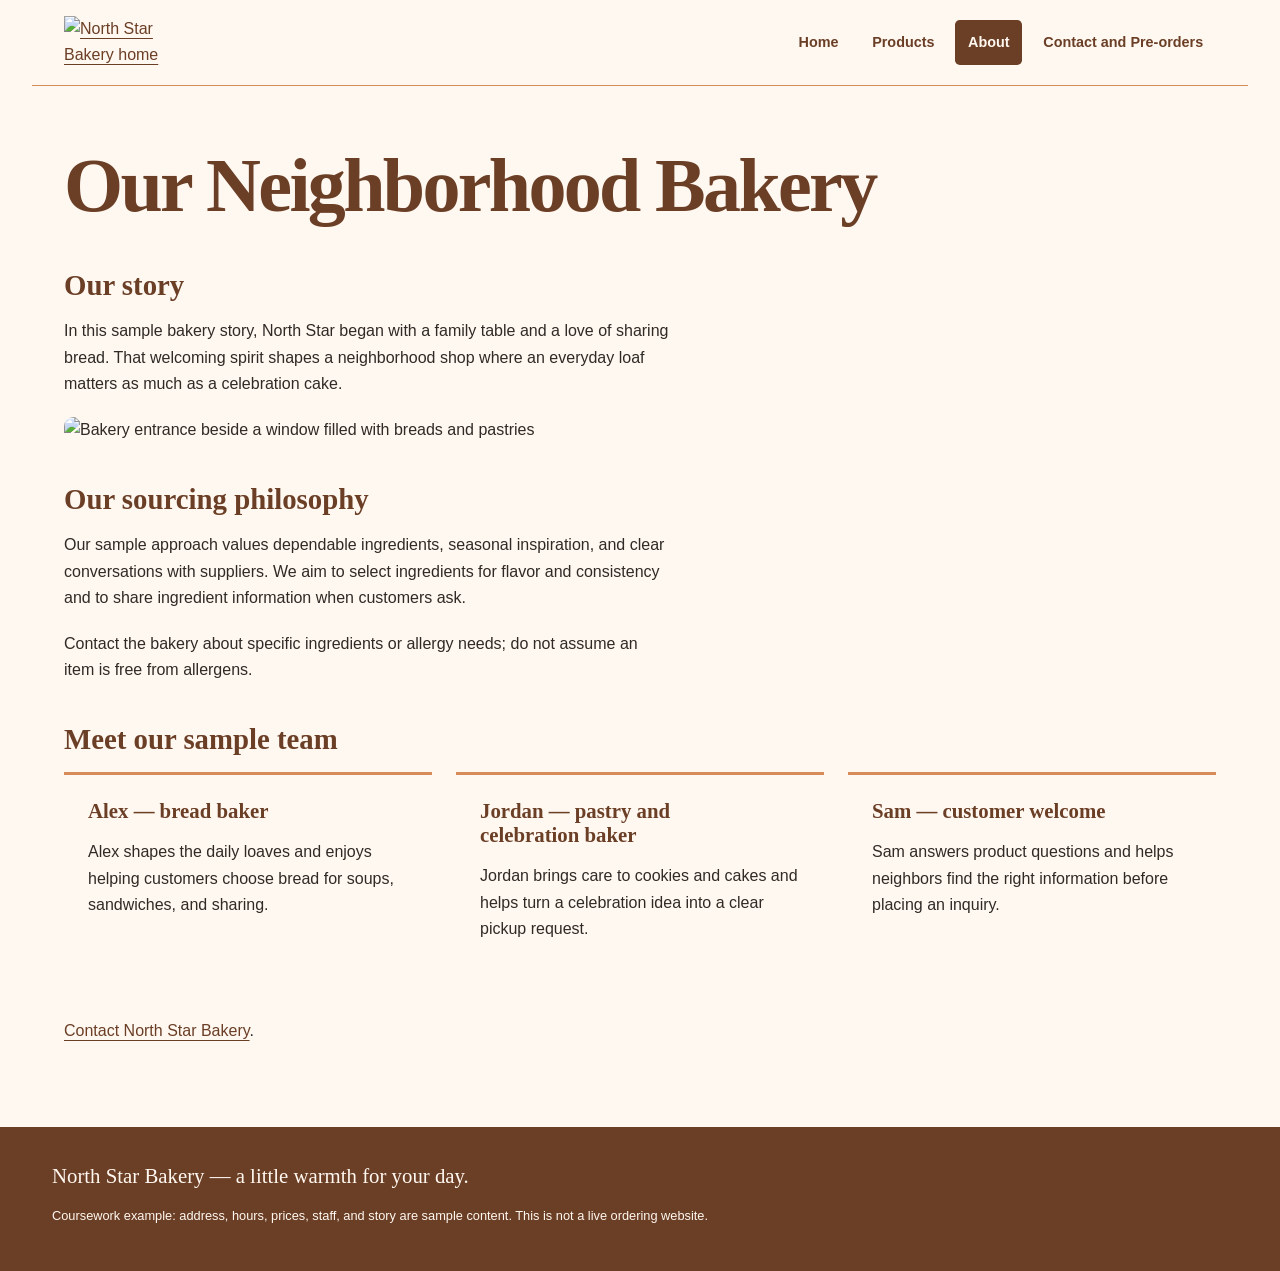
==== about.html @ 85718950 "Add responsive bakery website" ====
<!DOCTYPE html>
<html lang="en">
<head>
  <meta charset="UTF-8">
  <meta name="viewport" content="width=device-width, initial-scale=1">
  <title>Our Neighborhood Bakery | North Star Bakery</title>
<link rel="stylesheet" href="styles.css">
</head>
<body class="about-page">
  <a href="#main-content" class="skip-link">Skip to main content</a>
  <header class="site-header">
    <a href="index.html" class="brand">
      <img src="media/bakery-logo_c.png" width="112" alt="North Star Bakery home">
    </a>
    <nav aria-label="Main navigation" class="site-nav">
      <ul>
        <li><a href="index.html">Home</a></li>
        <li><a href="products.html">Products</a></li>
        <li><a href="about.html" aria-current="page">About</a></li>
        <li><a href="contact.html">Contact and Pre-orders</a></li>
      </ul>
    </nav>
  </header>
  <main id="main-content" tabindex="-1" class="page-content">
    <h1>Our Neighborhood Bakery</h1>
    <section aria-labelledby="story" class="story-section">
      <h2 id="story">Our story</h2>
      <p>In this sample bakery story, North Star began with a family
        table and a love of sharing bread. That welcoming spirit shapes
        a neighborhood shop where an everyday loaf matters as much
        as a celebration cake.</p>
      <img src="media/bakery-storefront_c.png" width="300" alt="Bakery entrance beside a window filled with breads and pastries">
    </section>
    <section aria-labelledby="sourcing">
      <h2 id="sourcing">Our sourcing philosophy</h2>
      <p>Our sample approach values dependable ingredients, seasonal
        inspiration, and clear conversations with suppliers. We aim
        to select ingredients for flavor and consistency and to share
        ingredient information when customers ask.</p>
      <p>Contact the bakery about specific ingredients or allergy needs;
        do not assume an item is free from allergens.</p>
    </section>
    <section aria-labelledby="team">
      <h2 id="team">Meet our sample team</h2>
      <div class="team-grid">
<article>
        <h3>Alex — bread baker</h3>
        <p>Alex shapes the daily loaves and enjoys helping customers
          choose bread for soups, sandwiches, and sharing.</p>
      </article>
      <article>
        <h3>Jordan — pastry and celebration baker</h3>
        <p>Jordan brings care to cookies and cakes and helps turn
          a celebration idea into a clear pickup request.</p>
      </article>
      <article>
        <h3>Sam — customer welcome</h3>
        <p>Sam answers product questions and helps neighbors find
          the right information before placing an inquiry.</p>
      </article>
    </div></section>
    <p><a href="contact.html">Contact North Star Bakery</a>.</p>
  </main>
  <footer class="site-footer">
    <p>North Star Bakery — a little warmth for your day.</p>
    <p>Coursework example: address, hours, prices, staff, and story
      are sample content. This is not a live ordering website.</p>
  </footer>
</body>
</html>
---- styles.css ----
/* North Star Bakery: mobile-first, four colors, two font families. */
:root {
  --cream: #fff8f0;
  --brown: #6b3e26;
  --peach: #d88c5a;
  --charcoal: #2f2a26;
}
* { box-sizing: border-box; }
html { scroll-padding-top: 1rem; }
body {
  margin: 0;
  background: var(--cream);
  color: var(--charcoal);
  font-family: Arial, sans-serif;
  font-size: 1rem;
  line-height: 1.65;
}
h1, h2, h3 {
  color: var(--brown);
  font-family: Georgia, serif;
  line-height: 1.15;
  margin: 0 0 1rem;
  text-wrap: balance;
}
h1 { font-size: clamp(2.35rem, 6vw, 4.75rem); letter-spacing: -.035em; }
h2 { font-size: 1.8rem; }
h3 { font-size: 1.3rem; }
p { margin: 0 0 1.2rem; max-width: 68ch; }
ul { padding-left: 1.25rem; }
li { margin-bottom: .35rem; }
a { color: var(--brown); text-underline-offset: .22em; }
a:hover { text-decoration-thickness: .16em; }
a:focus-visible, button:focus-visible, input:focus-visible,
select:focus-visible, textarea:focus-visible, audio:focus-visible {
  outline: 3px solid var(--brown);
  outline-offset: 4px;
}
img { display: block; max-width: 100%; height: auto; }
audio { display: block; width: 100%; max-width: 30rem; margin-bottom: 1rem; }
.skip-link {
  position: absolute; top: .5rem; left: .5rem; z-index: 10;
  padding: .5rem 1rem; background: var(--cream);
  transform: translateY(-200%);
}
.skip-link:focus { transform: translateY(0); }
.site-header {
  max-width: 76rem; margin: auto; padding: 1rem 1.25rem;
  display: flex; flex-direction: column; align-items: center; gap: 1rem;
  border-bottom: 1px solid var(--peach);
}
.brand { flex-shrink: 0; }
.brand img { width: 112px; }
.site-nav { width: 100%; }
.site-nav ul {
  display: flex; flex-wrap: wrap; justify-content: center; gap: .35rem;
  margin: 0; padding: 0; list-style: none;
}
.site-nav li { margin: 0; }
.site-nav a {
  display: block; padding: .65rem .8rem; border-radius: .3rem;
  font-size: .9rem; font-weight: bold; text-decoration: none;
}
.site-nav a:hover { background: var(--peach); color: var(--charcoal); }
.site-nav a[aria-current="page"] { background: var(--brown); color: var(--cream); }
.page-content { max-width: 76rem; margin: auto; padding: 2rem 1.25rem 3rem; }
.page-content > section { margin-top: 2.5rem; }
.hero, .info-grid, .product-grid, .team-grid, .contact-layout {
  display: flex; flex-direction: column; gap: 1.5rem;
}
.hero > *, .info-grid > *, .product-grid > *,
.team-grid > *, .contact-layout > * { min-width: 0; }
.hero { margin-bottom: 2rem; }
.eyebrow { font-size: .75rem; font-weight: bold; letter-spacing: .17em; color: var(--brown); }
.hero-copy > p:not(.eyebrow) { font-size: 1.1rem; }
.hero-copy section { margin-top: 2rem; }
.hero-copy section h2 { font-size: 1.3rem; }
.feature-card { border: 1px solid var(--peach); border-radius: .75rem; overflow: hidden; }
.feature-card picture img { width: 100%; }
.feature-card h2 { margin: 1.5rem 1.5rem 1rem; font-size: 1.6rem; }
.feature-card p { margin: 0 1.5rem 1.5rem; }
.button-link, button {
  display: inline-block; border: 2px solid var(--brown); border-radius: .35rem;
  background: var(--brown); color: var(--cream); padding: .8rem 1.1rem;
  font-family: Arial, sans-serif; font-size: 1rem; font-weight: bold;
  line-height: 1.4; text-decoration: none; cursor: pointer;
}
.button-link:hover, button:hover { background: var(--charcoal); border-color: var(--charcoal); }
.info-card { padding: 1.5rem; border-top: 3px solid var(--peach); }
.info-card h2 { font-size: 1.5rem; }
.product-grid { margin-top: 2rem; }
.product-card { padding: 1.5rem; border: 1px solid var(--peach); border-radius: .6rem; }
.product-card > img { width: 100%; max-height: 24rem; object-fit: cover; margin-bottom: 1.25rem; border-radius: .3rem; }
.signature { margin: 1.5rem 0 0; padding-top: 1.5rem; border-top: 1px solid var(--peach); }
.signature img { width: 100%; max-height: 24rem; object-fit: cover; border-radius: .3rem; }
figcaption { padding-top: .75rem; font-size: .95rem; }
.callout { padding: 1.5rem; border-left: 5px solid var(--brown); background: var(--peach); }
.story-section img { width: 100%; max-height: 32rem; object-fit: cover; border-radius: .6rem; }
.team-grid article { padding: 1.5rem; border-top: 3px solid var(--peach); }
.about-page main > p:last-child { margin-top: 2rem; }
.contact-layout { margin-top: 2rem; align-items: stretch; }
.visit-card { padding: 1.5rem; background: var(--peach); border-radius: .5rem; }
.visit-card h2, .visit-card h3, .callout h2 { color: var(--charcoal); }
address { font-style: normal; margin-bottom: 1.5rem; }
.form-panel { padding: 1.5rem 0; }
#demo-note { padding: 1rem; border-left: 3px solid var(--peach); font-size: .9rem; }
fieldset { min-width: 0; margin: 0 0 1.5rem; padding: 1.25rem; border: 1px solid var(--brown); border-radius: .4rem; }
legend { padding: 0 .4rem; color: var(--brown); font-weight: bold; }
label { display: inline-block; margin-bottom: .4rem; font-weight: bold; }
input, select, textarea {
  width: 100%; max-width: 100%; min-height: 2.8rem; padding: .7rem;
  background: var(--cream); color: var(--charcoal); border: 1px solid var(--brown);
  border-radius: .25rem; font-family: Arial, sans-serif; font-size: 1rem;
}
textarea { resize: vertical; }
#pickup-help, #details-help, #allergy-help { font-size: .9rem; }
.site-footer { padding: 2rem 1.25rem; background: var(--brown); color: var(--cream); }
.site-footer p { max-width: 73.5rem; margin: 0 auto .75rem; }
.site-footer p:first-child { font-family: Georgia, serif; font-size: 1.3rem; }
.site-footer p:last-child { font-size: .8rem; }
/* Larger screens: preserve source order while expanding the layout. */
@media (min-width: 48rem) {
  .site-header { flex-direction: row; justify-content: space-between; padding: 1rem 2rem; }
  .site-nav { width: auto; }
  .site-nav ul { justify-content: flex-end; gap: .5rem; }
  .page-content { padding: 3.5rem 2rem 4rem; }
  .hero { flex-direction: row; align-items: center; gap: 3rem; margin-bottom: 3.5rem; }
  .hero-copy { flex: 1 1 52%; }
  .feature-card { flex: 1 1 48%; }
  .info-grid, .team-grid { flex-direction: row; }
  .info-grid > *, .team-grid > * { flex: 1 1 0; }
  .product-grid { flex-direction: row; flex-wrap: wrap; align-items: flex-start; }
  .product-card { flex: 1 1 calc(50% - 1rem); }
  .bread-card { flex-basis: 100%; display: flex; flex-wrap: wrap; gap: 1.25rem; align-items: center; }
  .bread-card h2 { flex-basis: 100%; }
  .bread-card > img { width: 30%; flex: 1 1 30%; margin: 0; }
  .bread-card > p { flex: 1 1 25%; }
  .bread-card .signature { flex: 1 1 30%; border: 0; padding: 0; margin: 0; }
  .contact-layout { flex-direction: row; gap: 3rem; align-items: flex-start; }
  .visit-card { flex: 0 1 32%; }
  .form-panel { flex: 1 1 68%; padding: 0; }
}
@media (prefers-reduced-motion: reduce) {
  html { scroll-behavior: auto; }
}
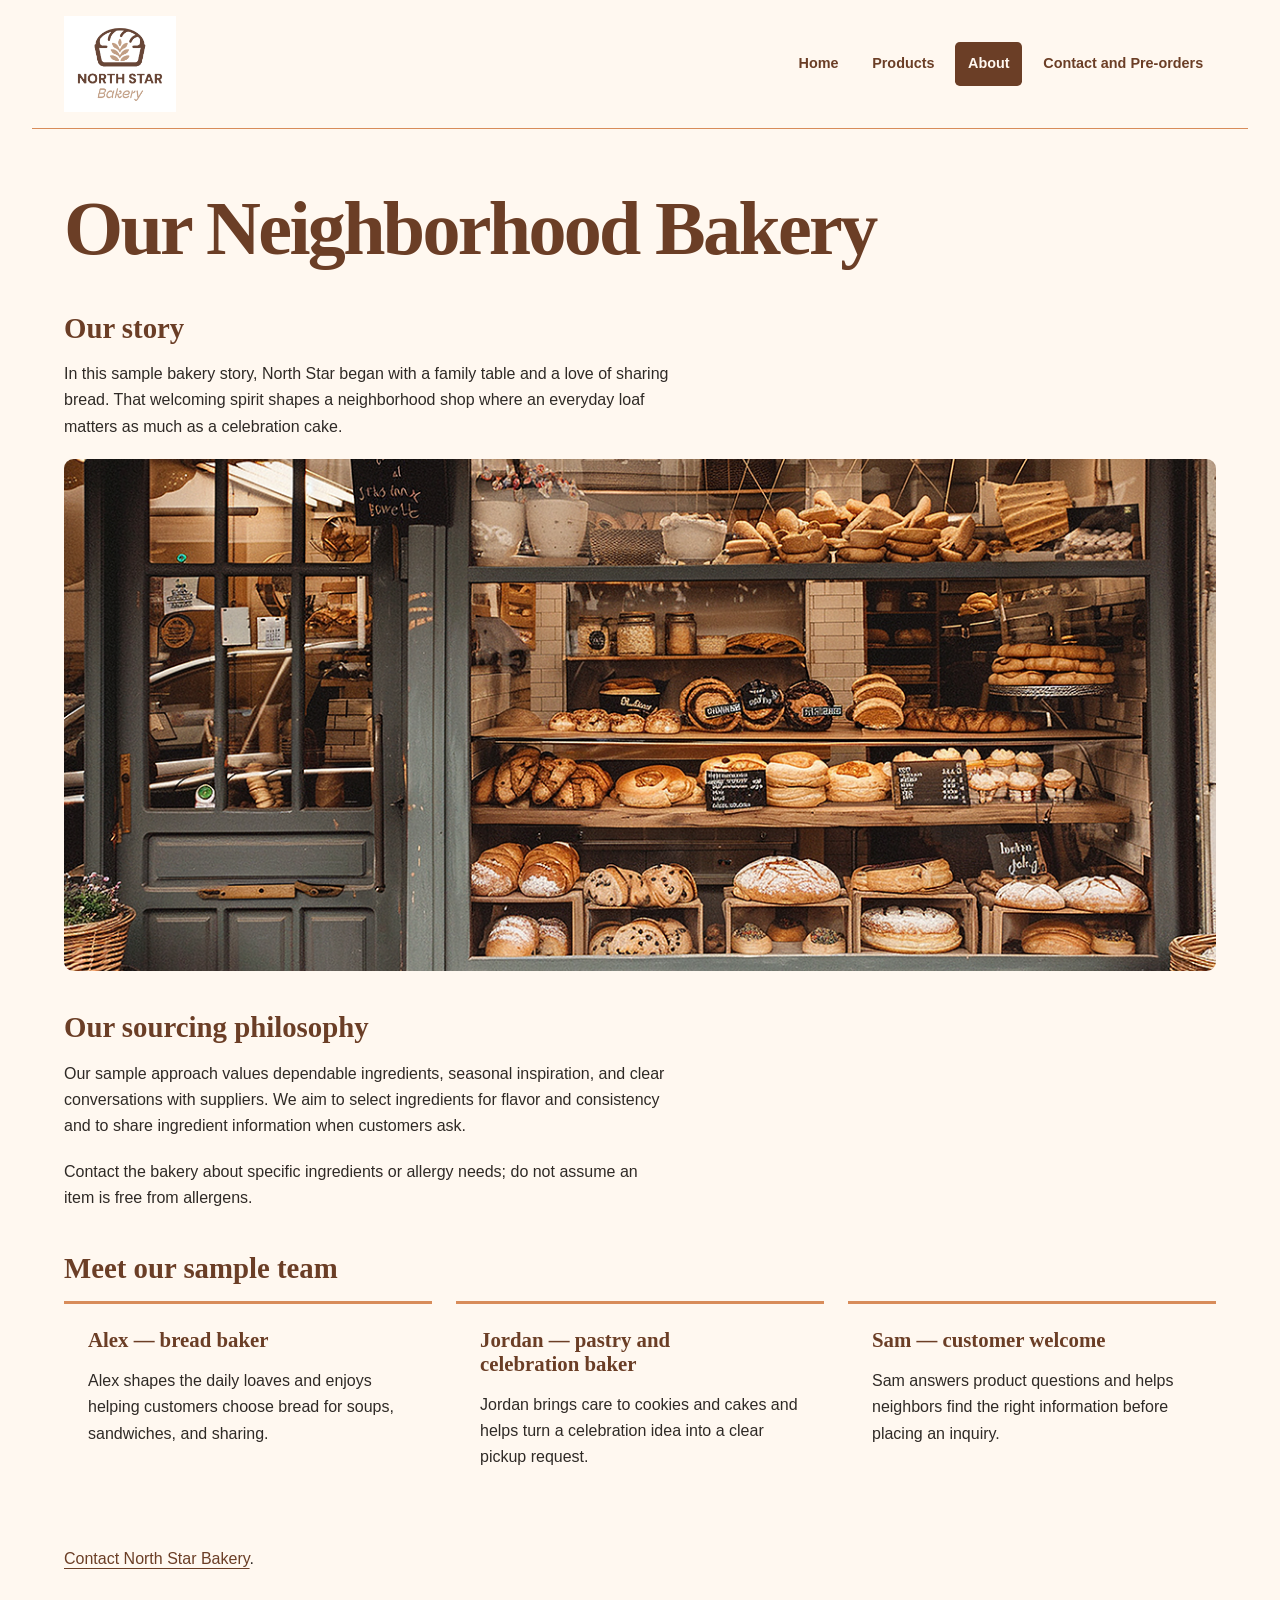
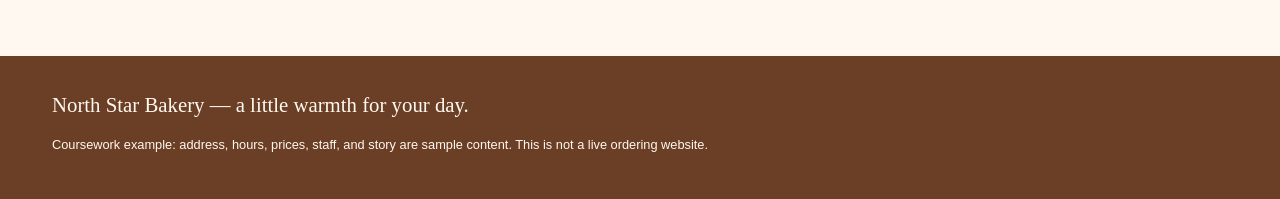
==== commit 47f5d244: "Refresh cached CSS and JavaScript when opening Touchstone 4" ====
--- a/about.html
+++ b/about.html
@@ -4,7 +4,7 @@
   <meta charset="UTF-8">
   <meta name="viewport" content="width=device-width, initial-scale=1">
   <title>Our Neighborhood Bakery | North Star Bakery</title>
-<link rel="stylesheet" href="styles.css">
+<link rel="stylesheet" href="styles.css?v=4">
 </head>
 <body class="about-page">
   <a href="#main-content" class="skip-link">Skip to main content</a>
--- a/styles.css
+++ b/styles.css
@@ -1,144 +1,160 @@
-/* North Star Bakery: mobile-first, four colors, two font families. */
-:root {
-  --cream: #fff8f0;
-  --brown: #6b3e26;
-  --peach: #d88c5a;
-  --charcoal: #2f2a26;
-}
-* { box-sizing: border-box; }
-html { scroll-padding-top: 1rem; }
-body {
-  margin: 0;
-  background: var(--cream);
-  color: var(--charcoal);
-  font-family: Arial, sans-serif;
-  font-size: 1rem;
-  line-height: 1.65;
-}
-h1, h2, h3 {
-  color: var(--brown);
-  font-family: Georgia, serif;
-  line-height: 1.15;
-  margin: 0 0 1rem;
-  text-wrap: balance;
-}
-h1 { font-size: clamp(2.35rem, 6vw, 4.75rem); letter-spacing: -.035em; }
-h2 { font-size: 1.8rem; }
-h3 { font-size: 1.3rem; }
-p { margin: 0 0 1.2rem; max-width: 68ch; }
-ul { padding-left: 1.25rem; }
-li { margin-bottom: .35rem; }
-a { color: var(--brown); text-underline-offset: .22em; }
-a:hover { text-decoration-thickness: .16em; }
-a:focus-visible, button:focus-visible, input:focus-visible,
-select:focus-visible, textarea:focus-visible, audio:focus-visible {
-  outline: 3px solid var(--brown);
-  outline-offset: 4px;
-}
-img { display: block; max-width: 100%; height: auto; }
-audio { display: block; width: 100%; max-width: 30rem; margin-bottom: 1rem; }
-.skip-link {
-  position: absolute; top: .5rem; left: .5rem; z-index: 10;
-  padding: .5rem 1rem; background: var(--cream);
-  transform: translateY(-200%);
-}
-.skip-link:focus { transform: translateY(0); }
-.site-header {
-  max-width: 76rem; margin: auto; padding: 1rem 1.25rem;
-  display: flex; flex-direction: column; align-items: center; gap: 1rem;
-  border-bottom: 1px solid var(--peach);
-}
-.brand { flex-shrink: 0; }
-.brand img { width: 112px; }
-.site-nav { width: 100%; }
-.site-nav ul {
-  display: flex; flex-wrap: wrap; justify-content: center; gap: .35rem;
-  margin: 0; padding: 0; list-style: none;
-}
-.site-nav li { margin: 0; }
-.site-nav a {
-  display: block; padding: .65rem .8rem; border-radius: .3rem;
-  font-size: .9rem; font-weight: bold; text-decoration: none;
-}
-.site-nav a:hover { background: var(--peach); color: var(--charcoal); }
-.site-nav a[aria-current="page"] { background: var(--brown); color: var(--cream); }
-.page-content { max-width: 76rem; margin: auto; padding: 2rem 1.25rem 3rem; }
-.page-content > section { margin-top: 2.5rem; }
-.hero, .info-grid, .product-grid, .team-grid, .contact-layout {
-  display: flex; flex-direction: column; gap: 1.5rem;
-}
-.hero > *, .info-grid > *, .product-grid > *,
-.team-grid > *, .contact-layout > * { min-width: 0; }
-.hero { margin-bottom: 2rem; }
-.eyebrow { font-size: .75rem; font-weight: bold; letter-spacing: .17em; color: var(--brown); }
-.hero-copy > p:not(.eyebrow) { font-size: 1.1rem; }
-.hero-copy section { margin-top: 2rem; }
-.hero-copy section h2 { font-size: 1.3rem; }
-.feature-card { border: 1px solid var(--peach); border-radius: .75rem; overflow: hidden; }
-.feature-card picture img { width: 100%; }
-.feature-card h2 { margin: 1.5rem 1.5rem 1rem; font-size: 1.6rem; }
-.feature-card p { margin: 0 1.5rem 1.5rem; }
-.button-link, button {
-  display: inline-block; border: 2px solid var(--brown); border-radius: .35rem;
-  background: var(--brown); color: var(--cream); padding: .8rem 1.1rem;
-  font-family: Arial, sans-serif; font-size: 1rem; font-weight: bold;
-  line-height: 1.4; text-decoration: none; cursor: pointer;
-}
-.button-link:hover, button:hover { background: var(--charcoal); border-color: var(--charcoal); }
-.info-card { padding: 1.5rem; border-top: 3px solid var(--peach); }
-.info-card h2 { font-size: 1.5rem; }
-.product-grid { margin-top: 2rem; }
-.product-card { padding: 1.5rem; border: 1px solid var(--peach); border-radius: .6rem; }
-.product-card > img { width: 100%; max-height: 24rem; object-fit: cover; margin-bottom: 1.25rem; border-radius: .3rem; }
-.signature { margin: 1.5rem 0 0; padding-top: 1.5rem; border-top: 1px solid var(--peach); }
-.signature img { width: 100%; max-height: 24rem; object-fit: cover; border-radius: .3rem; }
-figcaption { padding-top: .75rem; font-size: .95rem; }
-.callout { padding: 1.5rem; border-left: 5px solid var(--brown); background: var(--peach); }
-.story-section img { width: 100%; max-height: 32rem; object-fit: cover; border-radius: .6rem; }
-.team-grid article { padding: 1.5rem; border-top: 3px solid var(--peach); }
-.about-page main > p:last-child { margin-top: 2rem; }
-.contact-layout { margin-top: 2rem; align-items: stretch; }
-.visit-card { padding: 1.5rem; background: var(--peach); border-radius: .5rem; }
-.visit-card h2, .visit-card h3, .callout h2 { color: var(--charcoal); }
-address { font-style: normal; margin-bottom: 1.5rem; }
-.form-panel { padding: 1.5rem 0; }
-#demo-note { padding: 1rem; border-left: 3px solid var(--peach); font-size: .9rem; }
-fieldset { min-width: 0; margin: 0 0 1.5rem; padding: 1.25rem; border: 1px solid var(--brown); border-radius: .4rem; }
-legend { padding: 0 .4rem; color: var(--brown); font-weight: bold; }
-label { display: inline-block; margin-bottom: .4rem; font-weight: bold; }
-input, select, textarea {
-  width: 100%; max-width: 100%; min-height: 2.8rem; padding: .7rem;
-  background: var(--cream); color: var(--charcoal); border: 1px solid var(--brown);
-  border-radius: .25rem; font-family: Arial, sans-serif; font-size: 1rem;
-}
-textarea { resize: vertical; }
-#pickup-help, #details-help, #allergy-help { font-size: .9rem; }
-.site-footer { padding: 2rem 1.25rem; background: var(--brown); color: var(--cream); }
-.site-footer p { max-width: 73.5rem; margin: 0 auto .75rem; }
-.site-footer p:first-child { font-family: Georgia, serif; font-size: 1.3rem; }
-.site-footer p:last-child { font-size: .8rem; }
-/* Larger screens: preserve source order while expanding the layout. */
-@media (min-width: 48rem) {
-  .site-header { flex-direction: row; justify-content: space-between; padding: 1rem 2rem; }
-  .site-nav { width: auto; }
-  .site-nav ul { justify-content: flex-end; gap: .5rem; }
-  .page-content { padding: 3.5rem 2rem 4rem; }
-  .hero { flex-direction: row; align-items: center; gap: 3rem; margin-bottom: 3.5rem; }
-  .hero-copy { flex: 1 1 52%; }
-  .feature-card { flex: 1 1 48%; }
-  .info-grid, .team-grid { flex-direction: row; }
-  .info-grid > *, .team-grid > * { flex: 1 1 0; }
-  .product-grid { flex-direction: row; flex-wrap: wrap; align-items: flex-start; }
-  .product-card { flex: 1 1 calc(50% - 1rem); }
-  .bread-card { flex-basis: 100%; display: flex; flex-wrap: wrap; gap: 1.25rem; align-items: center; }
-  .bread-card h2 { flex-basis: 100%; }
-  .bread-card > img { width: 30%; flex: 1 1 30%; margin: 0; }
-  .bread-card > p { flex: 1 1 25%; }
-  .bread-card .signature { flex: 1 1 30%; border: 0; padding: 0; margin: 0; }
-  .contact-layout { flex-direction: row; gap: 3rem; align-items: flex-start; }
-  .visit-card { flex: 0 1 32%; }
-  .form-panel { flex: 1 1 68%; padding: 0; }
-}
-@media (prefers-reduced-motion: reduce) {
-  html { scroll-behavior: auto; }
-}
+/* North Star Bakery: mobile-first, four colors, two font families. */
+:root {
+  --cream: #fff8f0;
+  --brown: #6b3e26;
+  --peach: #d88c5a;
+  --charcoal: #2f2a26;
+}
+* { box-sizing: border-box; }
+html { scroll-padding-top: 1rem; }
+body {
+  margin: 0;
+  background: var(--cream);
+  color: var(--charcoal);
+  font-family: Arial, sans-serif;
+  font-size: 1rem;
+  line-height: 1.65;
+}
+h1, h2, h3 {
+  color: var(--brown);
+  font-family: Georgia, serif;
+  line-height: 1.15;
+  margin: 0 0 1rem;
+  text-wrap: balance;
+}
+h1 { font-size: clamp(2.35rem, 6vw, 4.75rem); letter-spacing: -.035em; }
+h2 { font-size: 1.8rem; }
+h3 { font-size: 1.3rem; }
+p { margin: 0 0 1.2rem; max-width: 68ch; }
+ul { padding-left: 1.25rem; }
+li { margin-bottom: .35rem; }
+a { color: var(--brown); text-underline-offset: .22em; }
+a:hover { text-decoration-thickness: .16em; }
+a:focus-visible, button:focus-visible, input:focus-visible,
+select:focus-visible, textarea:focus-visible, audio:focus-visible {
+  outline: 3px solid var(--brown);
+  outline-offset: 4px;
+}
+img { display: block; max-width: 100%; height: auto; }
+audio { display: block; width: 100%; max-width: 30rem; margin-bottom: 1rem; }
+.skip-link {
+  position: absolute; top: .5rem; left: .5rem; z-index: 10;
+  padding: .5rem 1rem; background: var(--cream);
+  transform: translateY(-200%);
+}
+.skip-link:focus { transform: translateY(0); }
+.site-header {
+  max-width: 76rem; margin: auto; padding: 1rem 1.25rem;
+  display: flex; flex-direction: column; align-items: center; gap: 1rem;
+  border-bottom: 1px solid var(--peach);
+}
+.brand { flex-shrink: 0; }
+.brand img { width: 112px; }
+.site-nav { width: 100%; }
+.site-nav ul {
+  display: flex; flex-wrap: wrap; justify-content: center; gap: .35rem;
+  margin: 0; padding: 0; list-style: none;
+}
+.site-nav li { margin: 0; }
+.site-nav a {
+  display: block; padding: .65rem .8rem; border-radius: .3rem;
+  font-size: .9rem; font-weight: bold; text-decoration: none;
+}
+.site-nav a:hover { background: var(--peach); color: var(--charcoal); }
+.site-nav a[aria-current="page"] { background: var(--brown); color: var(--cream); }
+.page-content { max-width: 76rem; margin: auto; padding: 2rem 1.25rem 3rem; }
+.page-content > section { margin-top: 2.5rem; }
+.hero, .info-grid, .product-grid, .team-grid, .contact-layout {
+  display: flex; flex-direction: column; gap: 1.5rem;
+}
+.hero > *, .info-grid > *, .product-grid > *,
+.team-grid > *, .contact-layout > * { min-width: 0; }
+.hero { margin-bottom: 2rem; }
+.eyebrow { font-size: .75rem; font-weight: bold; letter-spacing: .17em; color: var(--brown); }
+.hero-copy > p:not(.eyebrow) { font-size: 1.1rem; }
+.hero-copy section { margin-top: 2rem; }
+.hero-copy section h2 { font-size: 1.3rem; }
+.feature-card { border: 1px solid var(--peach); border-radius: .75rem; overflow: hidden; }
+.feature-card picture img { width: 100%; }
+.feature-card h2 { margin: 1.5rem 1.5rem 1rem; font-size: 1.6rem; }
+.feature-card p { margin: 0 1.5rem 1.5rem; }
+.button-link, button {
+  display: inline-block; border: 2px solid var(--brown); border-radius: .35rem;
+  background: var(--brown); color: var(--cream); padding: .8rem 1.1rem;
+  font-family: Arial, sans-serif; font-size: 1rem; font-weight: bold;
+  line-height: 1.4; text-decoration: none; cursor: pointer;
+}
+.button-link:hover, button:hover { background: var(--charcoal); border-color: var(--charcoal); }
+.info-card { padding: 1.5rem; border-top: 3px solid var(--peach); }
+.info-card h2 { font-size: 1.5rem; }
+.product-grid { margin-top: 2rem; }
+.product-card { padding: 1.5rem; border: 1px solid var(--peach); border-radius: .6rem; }
+.product-card > img { width: 100%; max-height: 24rem; object-fit: cover; margin-bottom: 1.25rem; border-radius: .3rem; }
+.signature { margin: 1.5rem 0 0; padding-top: 1.5rem; border-top: 1px solid var(--peach); }
+.signature img { width: 100%; max-height: 24rem; object-fit: cover; border-radius: .3rem; }
+figcaption { padding-top: .75rem; font-size: .95rem; }
+.callout { padding: 1.5rem; border-left: 5px solid var(--brown); background: var(--peach); }
+.story-section img { width: 100%; max-height: 32rem; object-fit: cover; border-radius: .6rem; }
+.team-grid article { padding: 1.5rem; border-top: 3px solid var(--peach); }
+.about-page main > p:last-child { margin-top: 2rem; }
+.contact-layout { margin-top: 2rem; align-items: stretch; }
+.visit-card { padding: 1.5rem; background: var(--peach); border-radius: .5rem; }
+.visit-card h2, .visit-card h3, .callout h2 { color: var(--charcoal); }
+address { font-style: normal; margin-bottom: 1.5rem; }
+.form-panel { padding: 1.5rem 0; }
+#demo-note { padding: 1rem; border-left: 3px solid var(--peach); font-size: .9rem; }
+fieldset { min-width: 0; margin: 0 0 1.5rem; padding: 1.25rem; border: 1px solid var(--brown); border-radius: .4rem; }
+legend { padding: 0 .4rem; color: var(--brown); font-weight: bold; }
+label { display: inline-block; margin-bottom: .4rem; font-weight: bold; }
+input, select, textarea {
+  width: 100%; max-width: 100%; min-height: 2.8rem; padding: .7rem;
+  background: var(--cream); color: var(--charcoal); border: 1px solid var(--brown);
+  border-radius: .25rem; font-family: Arial, sans-serif; font-size: 1rem;
+}
+textarea { resize: vertical; }
+#pickup-help, #details-help, #allergy-help { font-size: .9rem; }
+.site-footer { padding: 2rem 1.25rem; background: var(--brown); color: var(--cream); }
+.site-footer p { max-width: 73.5rem; margin: 0 auto .75rem; }
+.site-footer p:first-child { font-family: Georgia, serif; font-size: 1.3rem; }
+.site-footer p:last-child { font-size: .8rem; }
+/* Larger screens: preserve source order while expanding the layout. */
+@media (min-width: 48rem) {
+  .site-header { flex-direction: row; justify-content: space-between; padding: 1rem 2rem; }
+  .site-nav { width: auto; }
+  .site-nav ul { justify-content: flex-end; gap: .5rem; }
+  .page-content { padding: 3.5rem 2rem 4rem; }
+  .hero { flex-direction: row; align-items: center; gap: 3rem; margin-bottom: 3.5rem; }
+  .hero-copy { flex: 1 1 52%; }
+  .feature-card { flex: 1 1 48%; }
+  .info-grid, .team-grid { flex-direction: row; }
+  .info-grid > *, .team-grid > * { flex: 1 1 0; }
+  .product-grid { flex-direction: row; flex-wrap: wrap; align-items: flex-start; }
+  .product-card { flex: 1 1 calc(50% - 1rem); }
+  .bread-card { flex-basis: 100%; display: flex; flex-wrap: wrap; gap: 1.25rem; align-items: center; }
+  .bread-card h2 { flex-basis: 100%; }
+  .bread-card > img { width: 30%; flex: 1 1 30%; margin: 0; }
+  .bread-card > p { flex: 1 1 25%; }
+  .bread-card .signature { flex: 1 1 30%; border: 0; padding: 0; margin: 0; }
+  .contact-layout { flex-direction: row; gap: 3rem; align-items: flex-start; }
+  .visit-card { flex: 0 1 32%; }
+  .form-panel { flex: 1 1 68%; padding: 0; }
+}
+@media (prefers-reduced-motion: reduce) {
+  html { scroll-behavior: auto; }
+}
+
+/* Touchstone 4: retain the existing palette, typography and responsive layout. */
+[hidden] { display: none !important; }
+.favorites-panel { padding: 1.5rem; border: 2px solid var(--brown); border-radius: .6rem; margin-bottom: 2rem; }
+.favorite-choices { display: flex; flex-direction: column; gap: 1rem; margin-bottom: 1.5rem; }
+.favorite-choices article { flex: 1 1 0; min-width: 0; padding: 1rem; border: 1px solid var(--peach); border-radius: .4rem; }
+.favorite-choices button { width: 100%; }
+button[aria-pressed="true"] { background: var(--peach); color: var(--charcoal); }
+button:disabled { cursor: default; opacity: .65; }
+#favorites-status { margin-top: 1rem; font-weight: bold; }
+.field-error { display: block; color: var(--brown); font-weight: bold; margin-top: .5rem; }
+.field-error:empty, #form-status:empty { display: none; }
+[aria-invalid="true"] { border: 3px solid var(--brown); }
+#form-status { padding: 1rem; border-left: 4px solid var(--brown); background: var(--peach); }
+#form-status:focus { outline: 3px solid var(--brown); outline-offset: 3px; }
+@media (min-width: 48rem) { .favorite-choices { flex-direction: row; } }
